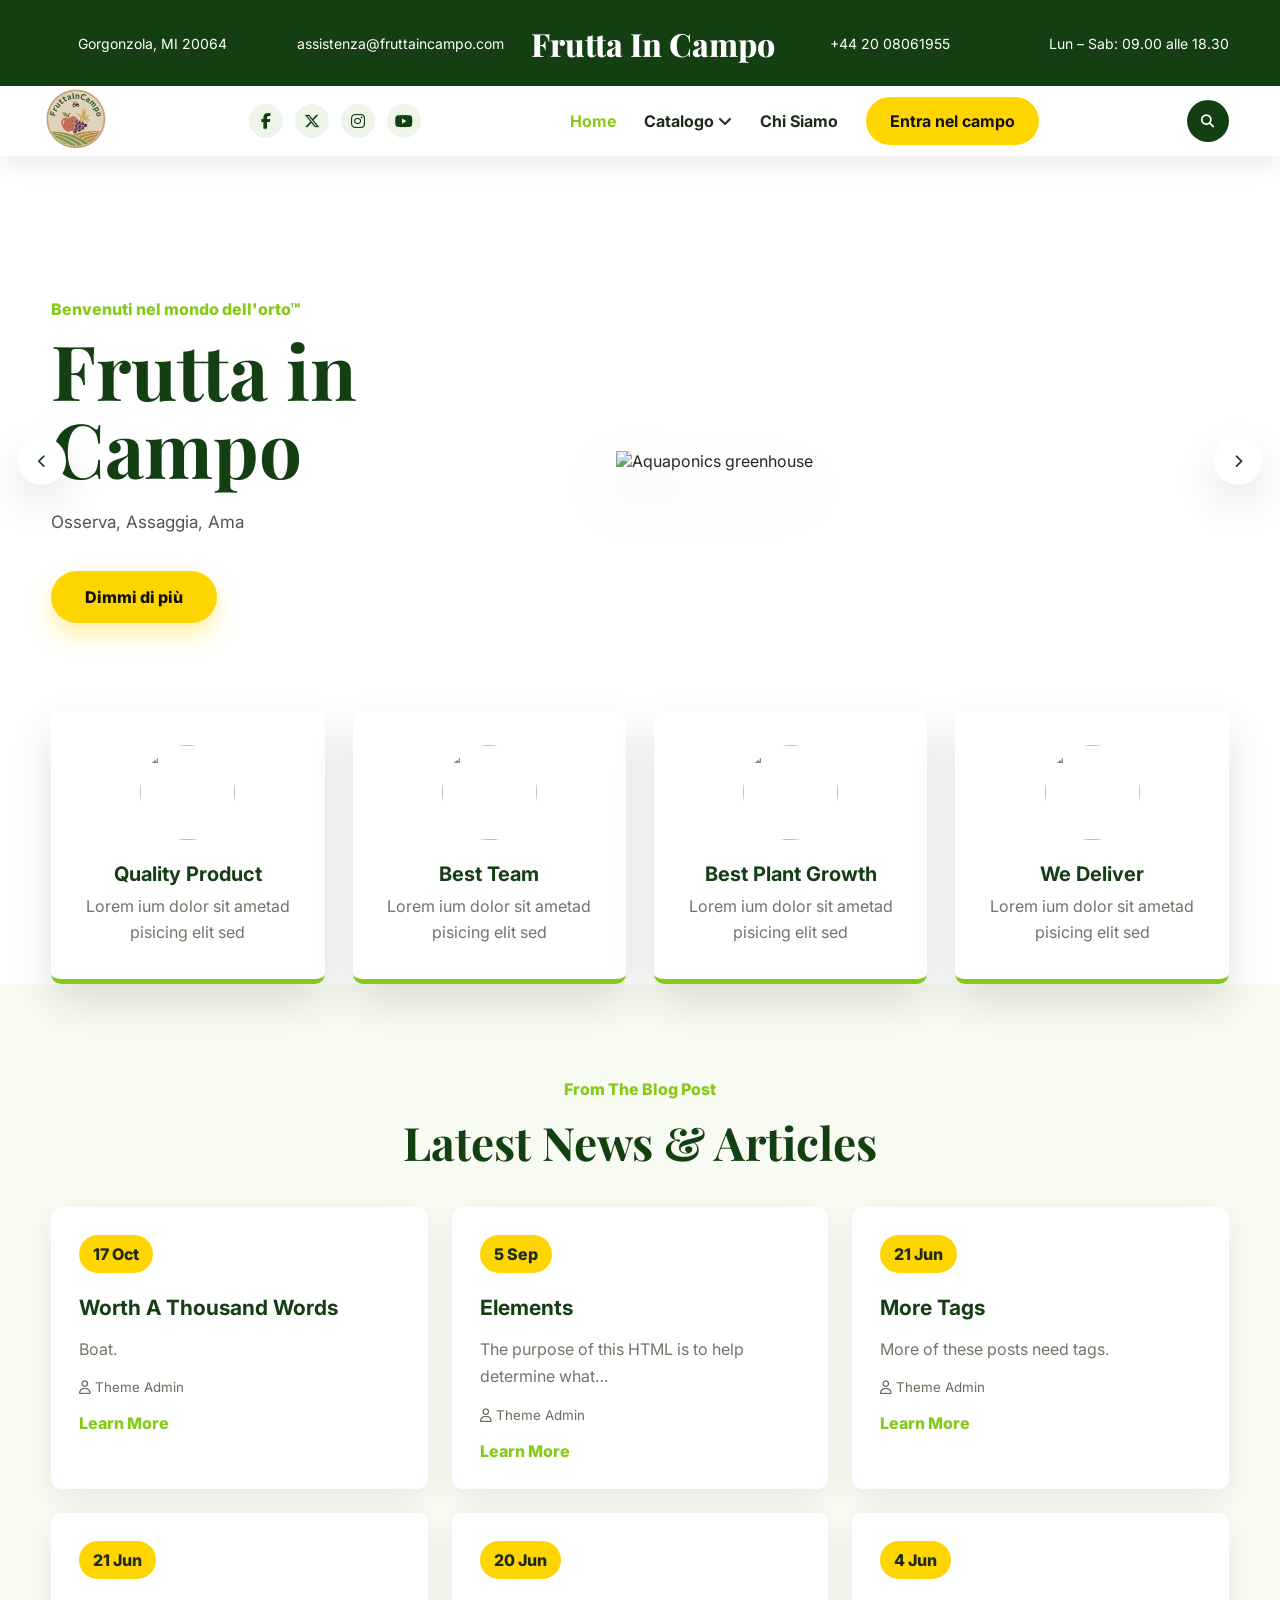
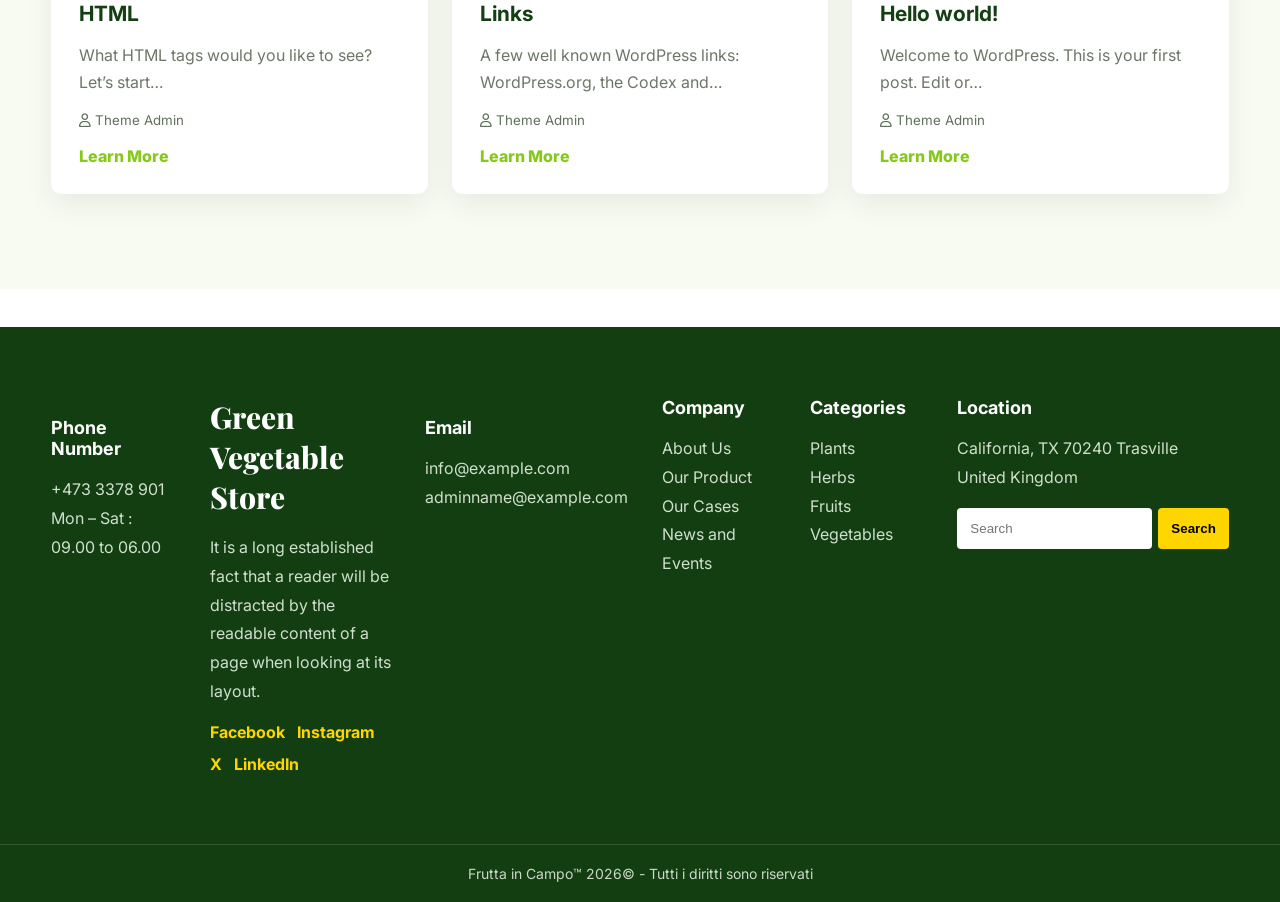
==== webApp/index.html @ 49190977 "v 2.5.6" ====
<!DOCTYPE html>
<html lang="en">
<head>
  <meta charset="UTF-8" />
  <meta name="viewport" content="width=device-width, initial-scale=1.0" />
  <title>Frutta In Campo™</title>
  <link rel="preconnect" href="https://fonts.googleapis.com">
  <link rel="preconnect" href="https://fonts.gstatic.com" crossorigin>
  <link rel="icon" href="assets/img/icon.ico">
  <link href="https://fonts.googleapis.com/css2?family=Inter:wght@400;500;600;700;800&family=Playfair+Display:wght@700;800&display=swap" rel="stylesheet">
  <link rel="stylesheet" href="https://cdnjs.cloudflare.com/ajax/libs/font-awesome/6.5.2/css/all.min.css">
  <link rel="stylesheet" href="assets/css/style.css" />
</head>
<body>
  <header class="site-header">
    <div class="topbar">
      <div class="container topbar__grid">
        <div class="topbar__item"><img src="https://wp-themes.com/wp-content/themes/green-vegetable-store/images/location.png" alt="">Gorgonzola, MI 20064</div>
        <div class="topbar__item"><img src="https://wp-themes.com/wp-content/themes/green-vegetable-store/images/mail.png" alt=""> assistenza@fruttaincampo.com</div>
        <a href="#" class="brand">Frutta In Campo</a>
        <div class="topbar__item"><img src="https://wp-themes.com/wp-content/themes/green-vegetable-store/images/call.png" alt=""> +44 20 08061955</div>
        <div class="topbar__item"><img src="https://wp-themes.com/wp-content/themes/green-vegetable-store/images/clock.png" alt=""> Lun – Sab: 09.00 alle 18.30</div>
      </div>
    </div>

    <nav class="navbar">
      <div class="container navwrap">
        <div>
            <img src="assets/img/icon.ico" width="50px" style="transform: scale(1.40);"> 
        </div>
        <div class="socials">
          <a href="#" aria-label="Facebook"><i class="fa-brands fa-facebook-f"></i></a>
          <a href="#" aria-label="X"><i class="fa-brands fa-x-twitter"></i></a>
          <a href="#" aria-label="Instagram"><i class="fa-brands fa-instagram"></i></a>
          <a href="#" aria-label="YouTube"><i class="fa-brands fa-youtube"></i></a>
        </div>
        <button class="hamburger" aria-label="Open menu"><i class="fa-solid fa-bars"></i></button>
        <ul class="menu">
          <li><a class="active" href="#">Home</a></li>
          <li class="has-menu"><a href="#">Catalogo <i class="fa-solid fa-angle-down"></i></a>
            <ul class="submenu"><li><a href="#">Page 1</a></li><li><a href="#">Page 2</a></li></ul>
          </li>
          <li><a href="#about">Chi Siamo</a></li>
          <li><a class="buy" href="campo/login.html">Entra nel campo</a></li>
        </ul>
        <button class="search" aria-label="Search"><i class="fa-solid fa-magnifying-glass"></i></button>
      </div>
    </nav>
  </header>

  <main>
    <section class="hero">
      <div class="hero__slide is-active">
        <div class="container hero__content">
          <div class="hero__text">
            <p class="eyebrow">Benvenuti nel mondo dell'orto™</p>
            <h1>Frutta in<br>Campo</h1>
            <p class="lead">Osserva, Assaggia, Ama</p>
            <a class="btn" href="#services">Dimmi di più</a>
          </div>
          <img class="hero__product" src="https://wp-themes.com/wp-content/themes/green-vegetable-store/images/slider-img1.png" alt="Aquaponics greenhouse">
        </div>
      </div>
      <button class="arrow arrow--prev"><i class="fa-solid fa-chevron-left"></i></button>
      <button class="arrow arrow--next"><i class="fa-solid fa-chevron-right"></i></button>
    </section>

    <section id="services" class="services container">
      <article class="service-card"><img src="https://wp-themes.com/wp-content/themes/green-vegetable-store/images/service1.png" alt=""><h3>Quality Product</h3><p>Lorem ium dolor sit ametad pisicing elit sed</p></article>
      <article class="service-card"><img src="https://wp-themes.com/wp-content/themes/green-vegetable-store/images/service2.png" alt=""><h3>Best Team</h3><p>Lorem ium dolor sit ametad pisicing elit sed</p></article>
      <article class="service-card"><img src="https://wp-themes.com/wp-content/themes/green-vegetable-store/images/service3.png" alt=""><h3>Best Plant Growth</h3><p>Lorem ium dolor sit ametad pisicing elit sed</p></article>
      <article class="service-card"><img src="https://wp-themes.com/wp-content/themes/green-vegetable-store/images/service4.png" alt=""><h3>We Deliver</h3><p>Lorem ium dolor sit ametad pisicing elit sed</p></article>
    </section>

    <section id="blog" class="blog">
      <div class="container">
        <p class="section-kicker">From The Blog Post</p>
        <h2>Latest News & Articles</h2>
        <div class="posts">
          <article class="post"><span>17 Oct</span><h3>Worth A Thousand Words</h3><p>Boat.</p><small><i class="fa-regular fa-user"></i> Theme Admin</small><a href="#">Learn More</a></article>
          <article class="post"><span>5 Sep</span><h3>Elements</h3><p>The purpose of this HTML is to help determine what…</p><small><i class="fa-regular fa-user"></i> Theme Admin</small><a href="#">Learn More</a></article>
          <article class="post"><span>21 Jun</span><h3>More Tags</h3><p>More of these posts need tags.</p><small><i class="fa-regular fa-user"></i> Theme Admin</small><a href="#">Learn More</a></article>
          <article class="post"><span>21 Jun</span><h3>HTML</h3><p>What HTML tags would you like to see? Let’s start…</p><small><i class="fa-regular fa-user"></i> Theme Admin</small><a href="#">Learn More</a></article>
          <article class="post"><span>20 Jun</span><h3>Links</h3><p>A few well known WordPress links: WordPress.org, the Codex and…</p><small><i class="fa-regular fa-user"></i> Theme Admin</small><a href="#">Learn More</a></article>
          <article class="post"><span>4 Jun</span><h3>Hello world!</h3><p>Welcome to WordPress. This is your first post. Edit or…</p><small><i class="fa-regular fa-user"></i> Theme Admin</small><a href="#">Learn More</a></article>
        </div>
      </div>
    </section>
  </main>

  <footer class="footer">
    <div class="grass"></div>
    <div class="container footer__grid">
      <div class="footer__contact"><img src="https://wp-themes.com/wp-content/themes/green-vegetable-store/images/footer-icon1.png" alt=""><h4>Phone Number</h4><p>+473 3378 901<br>Mon – Sat : 09.00 to 06.00</p></div>
      <div><h3 class="footer-brand">Green Vegetable Store</h3><p>It is a long established fact that a reader will be distracted by the readable content of a page when looking at its layout.</p><div class="footer-socials"><a href="#">Facebook</a><a href="#">Instagram</a><a href="#">X</a><a href="#">LinkedIn</a></div></div>
      <div class="footer__contact"><img src="https://wp-themes.com/wp-content/themes/green-vegetable-store/images/footer-icon2.png" alt=""><h4>Email</h4><p>info@example.com<br>adminname@example.com</p></div>
      <div><h4>Company</h4><ul><li>About Us</li><li>Our Product</li><li>Our Cases</li><li>News and Events</li></ul></div>
      <div><h4>Categories</h4><ul><li>Plants</li><li>Herbs</li><li>Fruits</li><li>Vegetables</li></ul></div>
      <div><h4>Location</h4><p>California, TX 70240 Trasville United Kingdom</p><form><input type="search" placeholder="Search"><button>Search</button></form></div>
    </div>
    <div class="copyright">Frutta in Campo™ 2026© - Tutti i diritti sono riservati</div>
  </footer>

  <script src="assets/js/script.js"></script>
</body>
</html>
---- webApp/assets/css/style.css ----
:root {
    --green: #143f13;
    --green2: #23651d;
    --lime: #86c918;
    --yellow: #ffd500;
    --dark: #092308;
    --text: #1e2b1b;
    --muted: #6d7768;
    --white: #fff;
    --shadow: 0 18px 45px rgba(0, 0, 0, .12)
}

* {
    box-sizing: border-box
}

body {
    margin: 0;
    font-family: Inter, Arial, sans-serif;
    color: var(--text);
    background: #fff
}

a {
    text-decoration: none;
    color: inherit
}

.container {
    width: min(1180px, 92%);
    margin-inline: auto
}

.topbar {
    background: var(--green);
    color: #fff;
    font-size: 14px
}

.topbar__grid {
    min-height: 86px;
    display: grid;
    grid-template-columns: 1fr 1fr 1.3fr 1fr 1fr;
    align-items: center;
    gap: 20px
}

.topbar__item {
    display: flex;
    align-items: center;
    gap: 9px;
    white-space: nowrap
}

.topbar__item img {
    width: 18px
}

.brand,
.footer-brand {
    font-family: 'Playfair Display', serif;
    font-weight: 800;
    font-size: 32px;
    text-align: center;
    color: #fff
}

.navbar {
    background: #fff;
    box-shadow: 0 10px 25px rgba(0, 0, 0, .08);
    position: sticky;
    top: 0;
    z-index: 50
}

.navwrap {
    height: 70px;
    display: flex;
    align-items: center;
    justify-content: space-between
}

.socials,
.footer-socials {
    display: flex;
    gap: 12px
}

.socials a {
    width: 34px;
    height: 34px;
    border-radius: 50%;
    background: #eef6e9;
    color: var(--green);
    display: grid;
    place-items: center;
    transition: .25s
}

.socials a:hover {
    background: var(--yellow);
    transform: translateY(-2px)
}

.menu {
    display: flex;
    align-items: center;
    gap: 28px;
    list-style: none;
    margin: 0;
    padding: 0;
    font-weight: 700
}

.menu a {
    transition: .2s
}

.menu a:hover,
.menu .active {
    color: var(--lime)
}

.buy {
    background: var(--yellow);
    color: #111;
    padding: 14px 24px;
    border-radius: 30px
}

.has-menu {
    position: relative
}

.submenu {
    position: absolute;
    top: 35px;
    left: 0;
    background: #fff;
    list-style: none;
    padding: 10px 0;
    margin: 0;
    min-width: 130px;
    box-shadow: var(--shadow);
    display: none
}

.has-menu:hover .submenu {
    display: block
}

.submenu a {
    display: block;
    padding: 10px 16px
}

.search,
.hamburger {
    border: 0;
    background: var(--green);
    color: #fff;
    width: 42px;
    height: 42px;
    border-radius: 50%;
    cursor: pointer
}

.hamburger {
    display: none
}

.hero {
    position: relative;
    min-height: 610px;
    background: url('https://static.vecteezy.com/ti/foto-gratuito/p2/69892118-trattore-lavorando-nel-campo-a-tramonto-agricoltura-agricoltura-raccolto-rurale-paesaggio-e-sostenibile-pratiche-gratuito-foto.jpg') center/cover no-repeat;
    overflow: hidden
}

.hero:before {
    content: "";
    position: absolute;
    inset: 0;
    background: linear-gradient(90deg, rgba(255, 255, 255, .96) 0%, rgba(255, 255, 255, .78) 45%, rgba(255, 255, 255, .12) 100%)
}

.hero__content {
    position: relative;
    z-index: 2;
    min-height: 610px;
    display: grid;
    grid-template-columns: 48% 52%;
    align-items: center
}

.eyebrow,
.section-kicker {
    color: var(--lime);
    font-weight: 800;
    margin: 0 0 12px
}

.hero h1 {
    font-family: 'Playfair Display', serif;
    font-size: clamp(42px, 6vw, 76px);
    line-height: 1.03;
    margin: 0 0 20px;
    color: var(--green)
}

.lead {
    max-width: 520px;
    color: #4d5949;
    font-size: 17px;
    line-height: 1.8
}

.btn {
    display: inline-block;
    background: var(--yellow);
    color: #111;
    font-weight: 800;
    padding: 16px 34px;
    border-radius: 32px;
    margin-top: 16px;
    box-shadow: 0 12px 25px rgba(255, 213, 0, .35)
}

.hero__product {
    width: min(620px, 100%);
    justify-self: end;
    filter: drop-shadow(0 25px 30px rgba(0, 0, 0, .2))
}

.arrow {
    position: absolute;
    top: 50%;
    translate: 0 -50%;
    z-index: 3;
    width: 48px;
    height: 48px;
    border: 0;
    border-radius: 50%;
    background: #fff;
    color: var(--green);
    box-shadow: var(--shadow);
    cursor: pointer
}

.arrow--prev {
    left: 18px
}

.arrow--next {
    right: 18px
}

.services {
    display: grid;
    grid-template-columns: repeat(4, 1fr);
    gap: 28px;
    margin-top: -55px;
    position: relative;
    z-index: 5
}

.service-card {
    background: #fff;
    text-align: center;
    padding: 34px 20px;
    border-radius: 10px;
    box-shadow: var(--shadow);
    border-bottom: 5px solid var(--lime)
}

.service-card img {
    width: 95px;
    height: 95px;
    border-radius: 50%;
    object-fit: cover
}

.service-card h3 {
    font-size: 20px;
    color: var(--green);
    margin: 18px 0 8px
}

.service-card p {
    color: var(--muted);
    margin: 0;
    line-height: 1.6
}

.blog {
    padding: 95px 0;
    background: #f7fbf1;
    text-align: center
}

.blog h2 {
    font-family: 'Playfair Display', serif;
    font-size: 46px;
    color: var(--green);
    margin: 0 0 34px
}

.posts {
    display: grid;
    grid-template-columns: repeat(3, 1fr);
    gap: 24px;
    text-align: left
}

.post {
    background: #fff;
    border-radius: 10px;
    padding: 28px;
    box-shadow: 0 10px 30px rgba(0, 0, 0, .07);
    position: relative;
    overflow: hidden
}

.post span {
    display: inline-block;
    background: var(--yellow);
    font-weight: 800;
    padding: 9px 14px;
    border-radius: 20px;
    margin-bottom: 14px
}

.post h3 {
    color: var(--green);
    font-size: 21px;
    margin: 8px 0
}

.post p {
    color: var(--muted);
    line-height: 1.7
}

.post small {
    display: block;
    color: #60705c;
    margin-bottom: 18px
}

.post a {
    font-weight: 800;
    color: var(--lime)
}

.footer {
    background: #123e11;
    color: #dfeedd;
    position: relative
}

.grass {
    height: 38px;
    background: url('https://wp-themes.com/wp-content/themes/green-vegetable-store/images/grass.png') repeat-x bottom;
    background-color: #fff
}

.footer__grid {
    padding: 70px 0;
    display: grid;
    grid-template-columns: 1.1fr 1.6fr 1.1fr 1fr 1fr 1.2fr;
    gap: 34px
}

.footer h4 {
    color: #fff;
    margin: 0 0 16px;
    font-size: 18px
}

.footer p,
.footer li {
    color: #d0dfce;
    line-height: 1.8
}

.footer ul {
    list-style: none;
    padding: 0;
    margin: 0
}

.footer__contact img {
    width: 58px;
    margin-bottom: 12px
}

.footer-brand {
    text-align: left;
    font-size: 30px;
    margin: 0 0 15px
}

.footer-socials {
    flex-wrap: wrap
}

.footer-socials a {
    color: var(--yellow);
    font-weight: 700
}

.footer form {
    display: flex;
    gap: 6px
}

.footer input {
    min-width: 0;
    padding: 13px;
    border: 0;
    border-radius: 4px
}

.footer button {
    border: 0;
    background: var(--yellow);
    font-weight: 800;
    padding: 13px;
    border-radius: 4px
}

.copyright {
    text-align: center;
    padding: 20px;
    border-top: 1px solid rgba(255, 255, 255, .14);
    font-size: 14px;
    color: #cbd8c8
}

@media(max-width:1000px) {
    .topbar__grid {
        grid-template-columns: 1fr 1fr
    }

    .brand {
        grid-column: 1/-1;
        order: -1
    }

    .hero__content {
        grid-template-columns: 1fr;
        text-align: center;
        padding: 70px 0
    }

    .hero__product {
        justify-self: center;
        max-width: 520px
    }

    .services,
    .posts {
        grid-template-columns: repeat(2, 1fr)
    }

    .footer__grid {
        grid-template-columns: repeat(2, 1fr)
    }
}

@media(max-width:760px) {
    .topbar__grid {
        display: none
    }

    .hamburger {
        display: grid;
        place-items: center
    }

    .menu {
        position: absolute;
        top: 70px;
        left: 0;
        right: 0;
        background: #fff;
        flex-direction: column;
        align-items: flex-start;
        padding: 22px 6%;
        gap: 18px;
        box-shadow: var(--shadow);
        display: none
    }

    .menu.open {
        display: flex
    }

    .socials {
        display: none
    }

    .hero,
    .hero__content {
        min-height: auto
    }

    .hero__content {
        padding: 70px 0 35px
    }

    .hero__product {
        display: none
    }

    .services,
    .posts,
    .footer__grid {
        grid-template-columns: 1fr
    }

    .arrow {
        display: none
    }
}

.hr-fancy {
  display: flex;
  align-items: center;
  text-align: center;
  margin: 40px 0;
  margin-bottom: 0;
}

.hr-fancy::before,
.hr-fancy::after {
  content: "";
  flex: 1;
  height: 1px;
  background: linear-gradient(to right, transparent, #2e7d32, transparent);
}

.hr-fancy span {
  margin: 0 15px;
  color: #2e7d32;
  font-size: 18px;
  margin-bottom: 0;
}
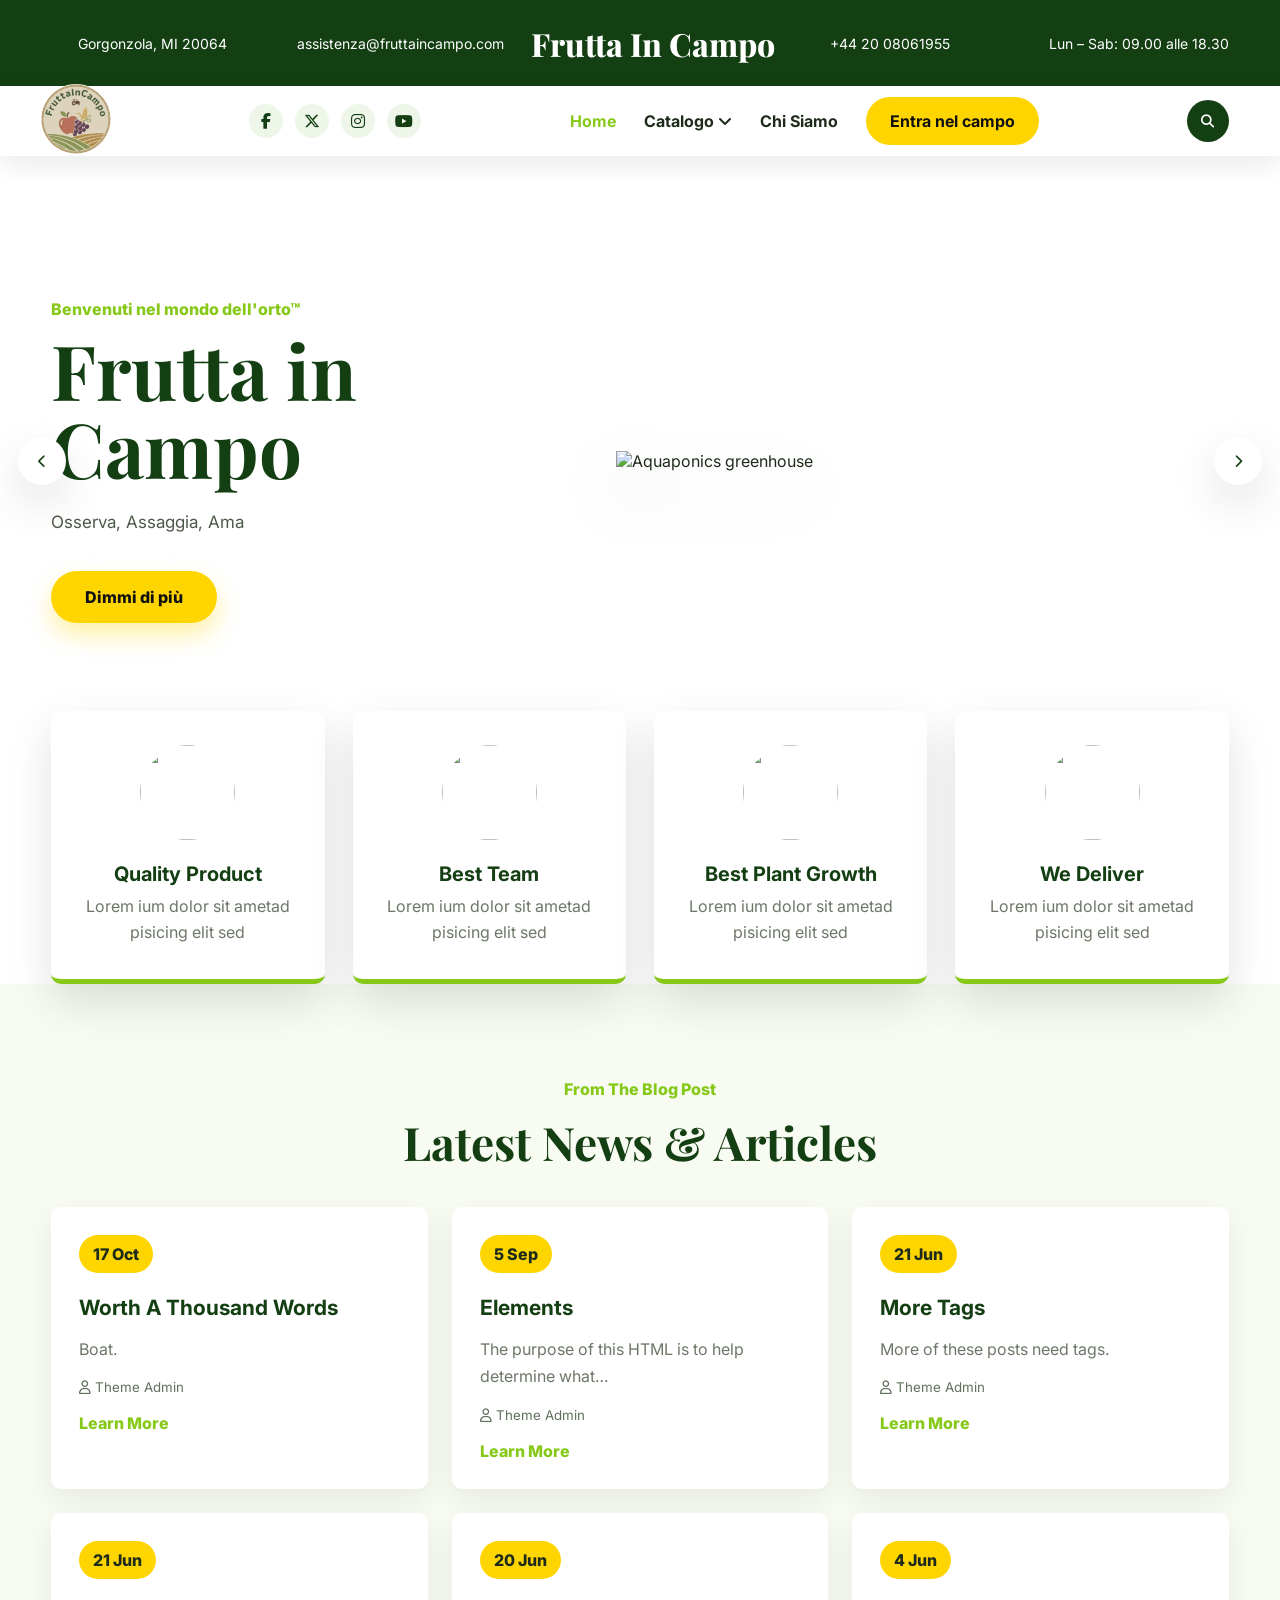
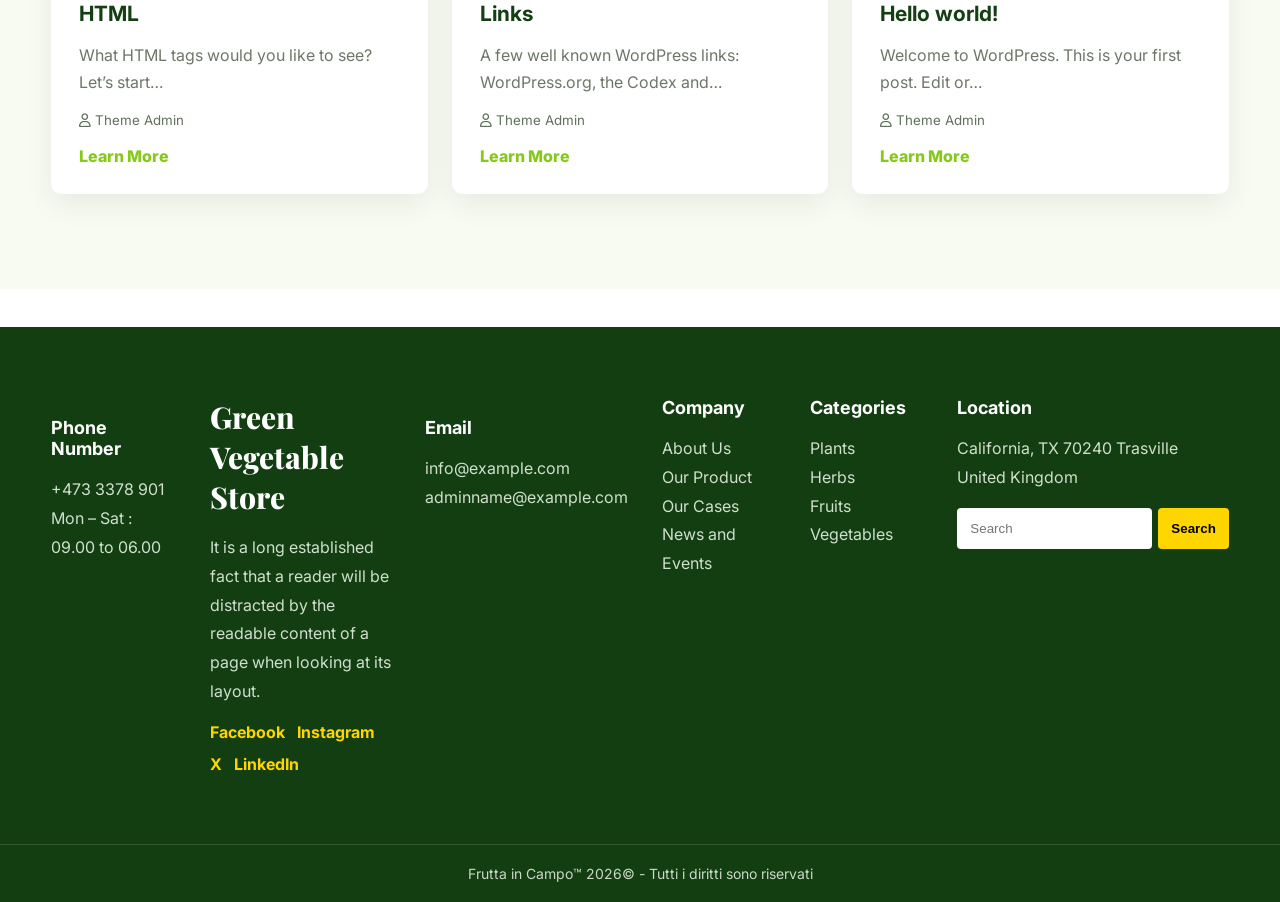
==== commit 02f06e38: "3.8" ====
--- a/webApp/index.html
+++ b/webApp/index.html
@@ -30,7 +30,7 @@
         </div>
         <div class="socials">
           <a href="#" aria-label="Facebook"><i class="fa-brands fa-facebook-f"></i></a>
-          <a href="#" aria-label="X"><i class="fa-brands fa-x-twitter"></i></a>
+          <a href="https://x.com/cryogab" target="_blank" aria-label="X"><i class="fa-brands fa-x-twitter"></i></a>
           <a href="#" aria-label="Instagram"><i class="fa-brands fa-instagram"></i></a>
           <a href="#" aria-label="YouTube"><i class="fa-brands fa-youtube"></i></a>
         </div>
--- a/webApp/assets/css/style.css
+++ b/webApp/assets/css/style.css
@@ -1,3 +1,14 @@
+/*
+*** FRUTTA IN CAMPO™ 2026© - This code is protected
+
+        •HOMEPAGE CSS, codice generale di stile di grafica.
+            
+
+*/
+
+
+
+
 :root {
     --green: #143f13;
     --green2: #23651d;
@@ -31,6 +42,13 @@
     margin-inline: auto
 }
 
+.f{
+    display: flex;
+    justify-content: center;
+    align-items: center;
+    background-color: white;
+}
+
 .topbar {
     background: var(--green);
     color: #fff;
@@ -71,6 +89,56 @@
     position: sticky;
     top: 0;
     z-index: 50
+}
+
+.cart-widget{
+    display: flex;
+    align-items: center;
+    gap: 14px;
+    cursor: pointer;
+}
+
+.cart-icon-wrap{
+    position: relative;
+    width: 58px;
+    height: 58px;
+    display: grid;
+    place-items: center;
+}
+
+.cart-icon-wrap i{
+    font-size: 42px;
+    color: var(--green);
+}
+
+#cart-count{
+    position: absolute;
+    top: 0;
+    right: 0;
+    background: var(--yellow);
+    color: var(--dark);
+    width: 24px;
+    height: 24px;
+    border-radius: 50%;
+    display: grid;
+    place-items: center;
+    font-size: 13px;
+    font-weight: 800;
+    border: 2px solid var(--white);
+}
+
+.cart-info h3{
+    margin: 0;
+    font-size: 28px;
+    color: var(--green);
+    font-weight: 800;
+}
+
+.cart-info p{
+    margin: 4px 0 0;
+    font-size: 22px;
+    color: var(--lime);
+    font-weight: 800;
 }
 
 .navwrap {
@@ -544,4 +612,180 @@
   color: #2e7d32;
   font-size: 18px;
   margin-bottom: 0;
-}+}
+
+#container-prodotti{
+    display: grid;
+    
+    grid-template-columns: repeat(auto-fit, minmax(450px, 1fr));
+    
+
+    gap: 20px;
+
+    padding: 20px;
+}
+
+#container-prodotti-gestione{
+    display: grid;
+    
+    grid-template-columns: repeat(auto-fit, minmax(250px, 1fr));
+    
+
+    gap: 20px;
+
+    padding: 20px;
+}
+
+.card-prodotto{
+    background: var(--white);
+    border-radius: 14px;
+    padding: 24px;
+    text-align: center;
+    box-shadow: var(--shadow);
+    border-bottom: 5px solid var(--lime);
+}
+
+.card-prodotto img{
+    width: 100%;
+    height: 150px;
+    object-fit: contain;
+    margin-bottom: 15px;
+}
+
+.card-prodotto h3{
+    font-family: 'Playfair Display', serif;
+    color: var(--green);
+    font-size: 24px;
+    margin: 12px 0;
+}
+
+.card-prodotto p{
+    color: var(--muted);
+    font-weight: 700;
+}
+
+.riga-quantita{
+    display: flex;
+    justify-content: center;
+    align-items: center;
+    gap: 12px;
+    margin: 18px 0;
+}
+
+.riga-quantita button{
+    border: 0;
+    background: var(--green);
+    color: var(--white);
+    width: 38px;
+    height: 38px;
+    border-radius: 50%;
+    font-size: 20px;
+    font-weight: 800;
+    cursor: pointer;
+    transition: .25s;
+}
+
+.riga-quantita button:hover{
+    background: var(--yellow);
+    color: #111;
+    transform: translateY(-2px);
+}
+
+.riga-quantita input{
+    width: 60px;
+    height: 38px;
+    text-align: center;
+    border: 2px solid #eef6e9;
+    border-radius: 20px;
+    font-weight: 800;
+    color: var(--green);
+}
+
+.btn-carrello, #ca{
+    border: 0;
+    background: var(--yellow);
+    color: #111;
+    font-weight: 800;
+    padding: 14px 24px;
+    border-radius: 30px;
+    cursor: pointer;
+    box-shadow: 0 12px 25px rgba(255, 213, 0, .35);
+    transition: .25s;
+}
+
+.btn-carrello:hover, #ca:hover{
+    transform: translateY(-2px);
+    background: var(--lime);
+}
+
+.btn-carrello.added {
+    background: #16a34a;
+    color: white;
+    transform: scale(1.05);
+}
+
+
+.card-aggiungi-raccolto{
+    background: var(--white);
+    border-radius: 16px;
+    padding: 28px;
+    box-shadow: var(--shadow);
+    border-bottom: 5px solid var(--lime);
+    max-width: 430px;
+    margin: 30px auto;
+}
+
+.card-aggiungi-raccolto h3{
+    font-family: 'Playfair Display', serif;
+    color: var(--green);
+    font-size: 28px;
+    text-align: center;
+    margin: 0 0 24px;
+}
+
+.card-aggiungi-raccolto label{
+    display: block;
+    color: var(--green);
+    font-weight: 800;
+    margin-bottom: 8px;
+    margin-top: 16px;
+}
+
+.card-aggiungi-raccolto select,
+.card-aggiungi-raccolto input{
+    width: 100%;
+    height: 46px;
+    border: 2px solid #eef6e9;
+    border-radius: 24px;
+    padding: 0 16px;
+    font-weight: 700;
+    color: var(--text);
+    outline: none;
+    background: #f7fbf1;
+}
+
+.card-aggiungi-raccolto select:focus,
+.card-aggiungi-raccolto input:focus{
+    border-color: var(--lime);
+    background: var(--white);
+}
+
+.btn-aggiungi-raccolto{
+    width: 100%;
+    margin-top: 24px;
+    border: 0;
+    background: var(--yellow);
+    color: #111;
+    font-weight: 800;
+    padding: 15px 24px;
+    border-radius: 30px;
+    cursor: pointer;
+    box-shadow: 0 12px 25px rgba(255, 213, 0, .35);
+    transition: .25s;
+}
+
+.btn-aggiungi-raccolto:hover{
+    transform: translateY(-2px);
+    background: var(--lime);
+}
+
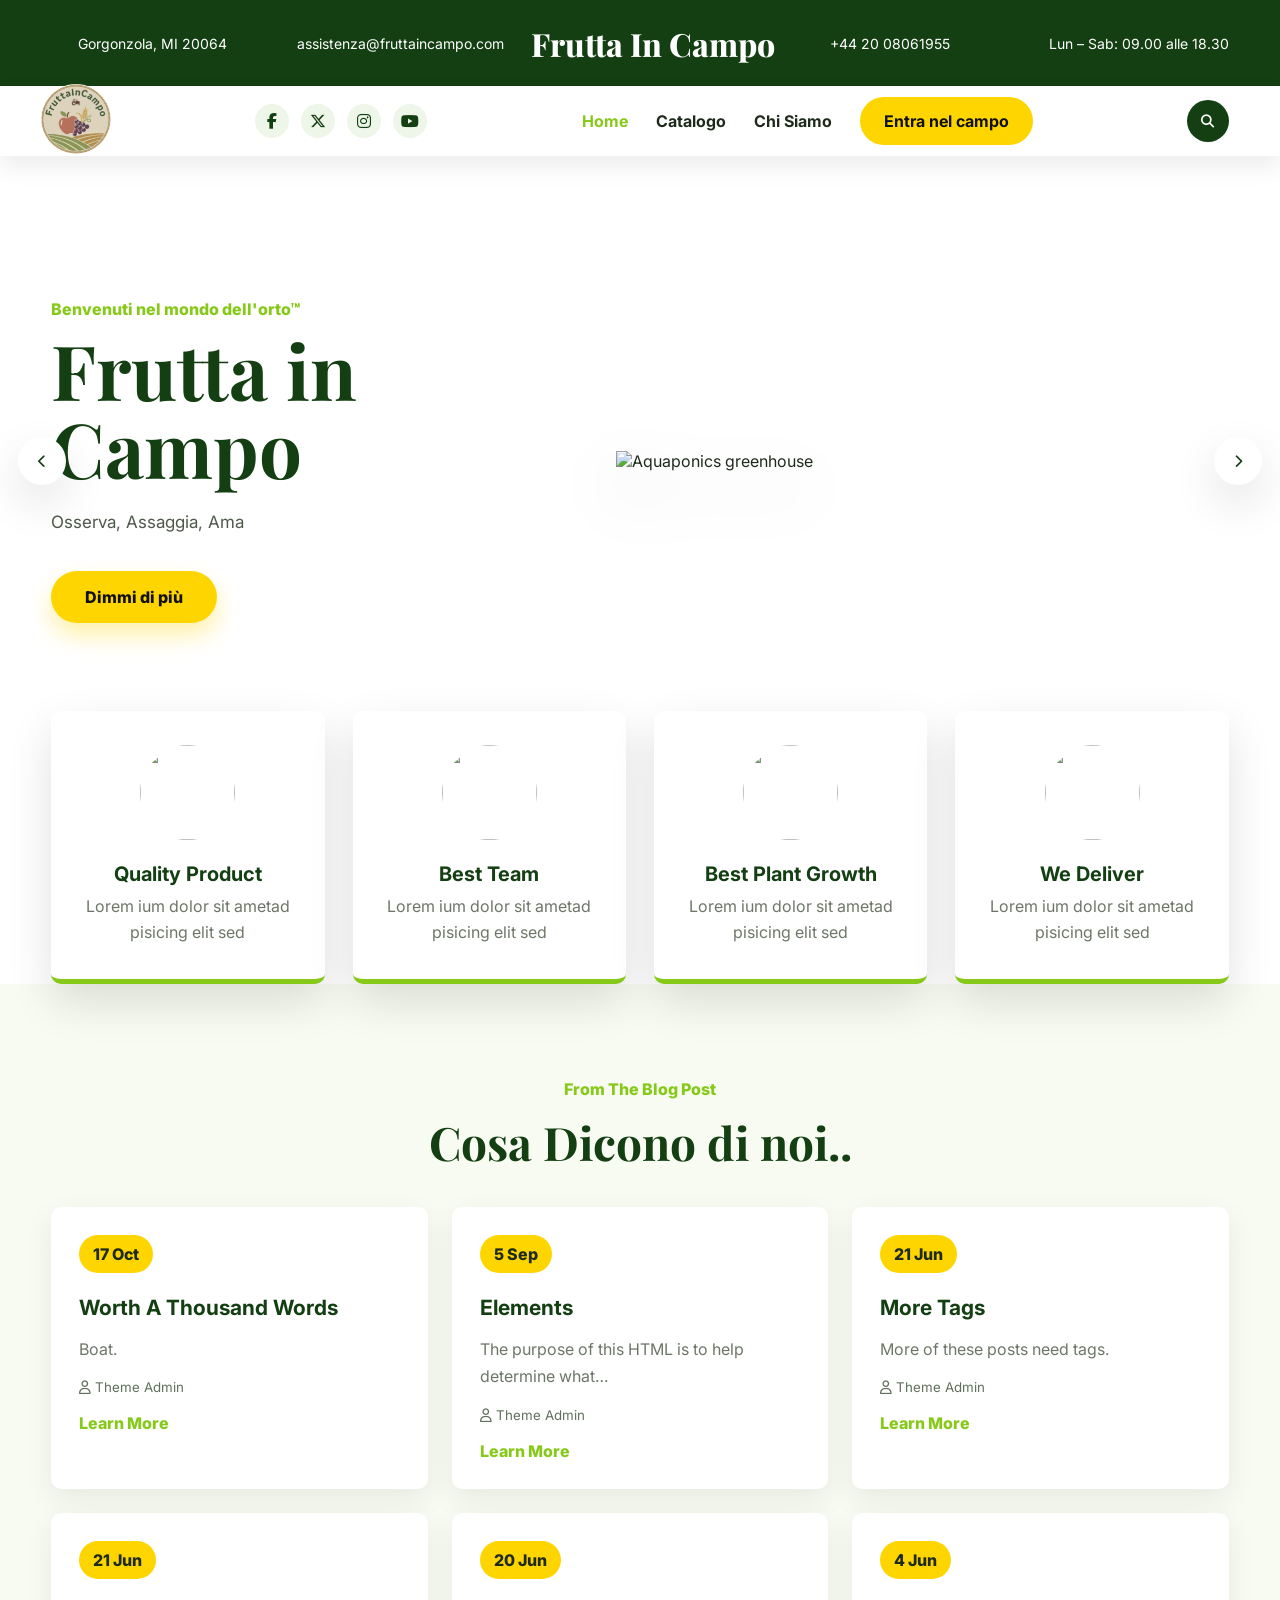
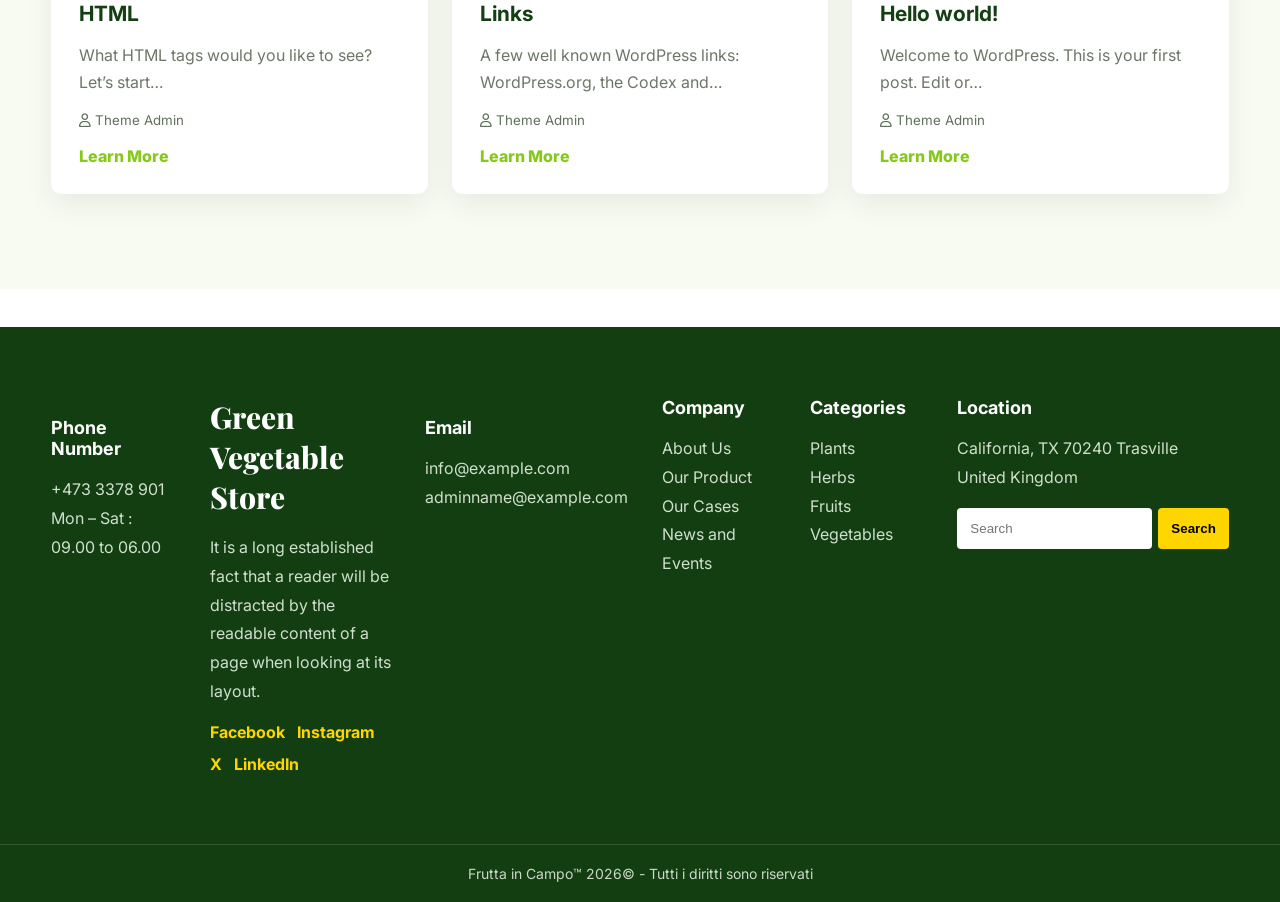
==== commit 7a815d96: "4.1.1" ====
--- a/webApp/index.html
+++ b/webApp/index.html
@@ -29,16 +29,16 @@
             <img src="assets/img/icon.ico" width="50px" style="transform: scale(1.40);"> 
         </div>
         <div class="socials">
-          <a href="#" aria-label="Facebook"><i class="fa-brands fa-facebook-f"></i></a>
+          <a href="https://www.facebook.com/casellarestauro/?locale=it_IT" target="_blank" aria-label="Facebook"><i class="fa-brands fa-facebook-f"></i></a>
           <a href="https://x.com/cryogab" target="_blank" aria-label="X"><i class="fa-brands fa-x-twitter"></i></a>
-          <a href="#" aria-label="Instagram"><i class="fa-brands fa-instagram"></i></a>
-          <a href="#" aria-label="YouTube"><i class="fa-brands fa-youtube"></i></a>
+          <a href="https://www.instagram.com/luigi.gagliano.3532/" target="_blank" aria-label="Instagram"><i class="fa-brands fa-instagram"></i></a>
+          <a href="https://www.youtube.com/@EmanueleMeroni" target="_blank" aria-label="YouTube"><i class="fa-brands fa-youtube"></i></a>
         </div>
         <button class="hamburger" aria-label="Open menu"><i class="fa-solid fa-bars"></i></button>
         <ul class="menu">
           <li><a class="active" href="#">Home</a></li>
-          <li class="has-menu"><a href="#">Catalogo <i class="fa-solid fa-angle-down"></i></a>
-            <ul class="submenu"><li><a href="#">Page 1</a></li><li><a href="#">Page 2</a></li></ul>
+          <li class="has-menu"><a href="#">Catalogo</a>
+
           </li>
           <li><a href="#about">Chi Siamo</a></li>
           <li><a class="buy" href="campo/login.html">Entra nel campo</a></li>
@@ -75,7 +75,7 @@
     <section id="blog" class="blog">
       <div class="container">
         <p class="section-kicker">From The Blog Post</p>
-        <h2>Latest News & Articles</h2>
+        <h2>Cosa Dicono di noi..</h2>
         <div class="posts">
           <article class="post"><span>17 Oct</span><h3>Worth A Thousand Words</h3><p>Boat.</p><small><i class="fa-regular fa-user"></i> Theme Admin</small><a href="#">Learn More</a></article>
           <article class="post"><span>5 Sep</span><h3>Elements</h3><p>The purpose of this HTML is to help determine what…</p><small><i class="fa-regular fa-user"></i> Theme Admin</small><a href="#">Learn More</a></article>
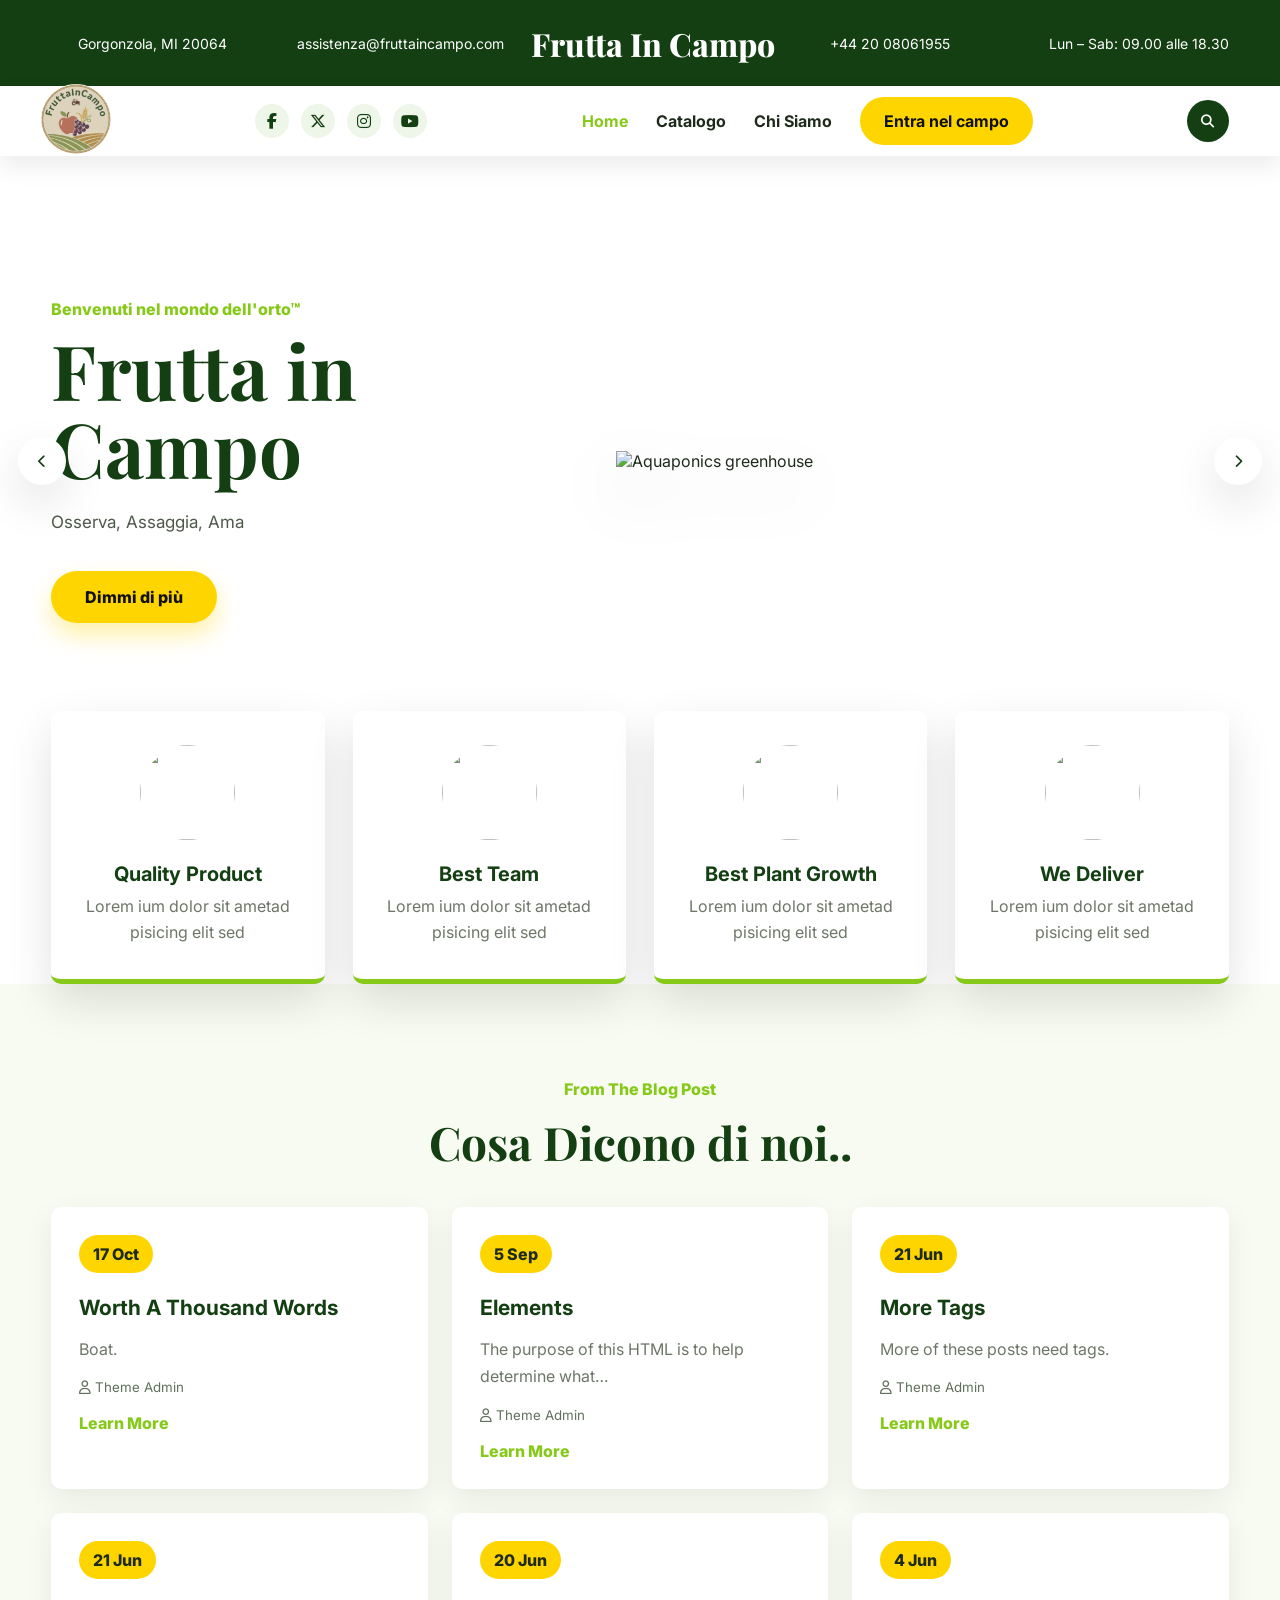
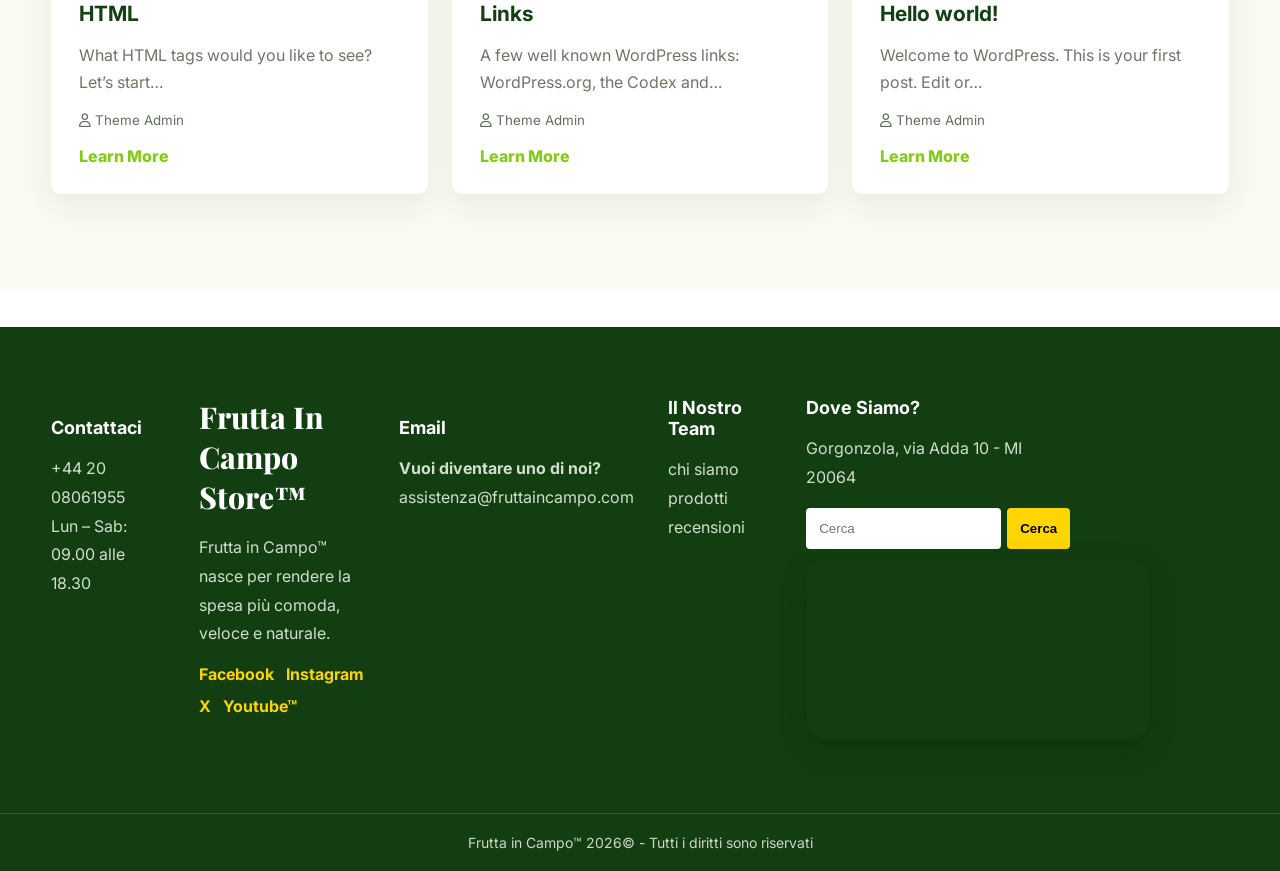
==== commit e6ccdf6c: "4.1.2" ====
--- a/webApp/index.html
+++ b/webApp/index.html
@@ -91,12 +91,11 @@
   <footer class="footer">
     <div class="grass"></div>
     <div class="container footer__grid">
-      <div class="footer__contact"><img src="https://wp-themes.com/wp-content/themes/green-vegetable-store/images/footer-icon1.png" alt=""><h4>Phone Number</h4><p>+473 3378 901<br>Mon – Sat : 09.00 to 06.00</p></div>
-      <div><h3 class="footer-brand">Green Vegetable Store</h3><p>It is a long established fact that a reader will be distracted by the readable content of a page when looking at its layout.</p><div class="footer-socials"><a href="#">Facebook</a><a href="#">Instagram</a><a href="#">X</a><a href="#">LinkedIn</a></div></div>
-      <div class="footer__contact"><img src="https://wp-themes.com/wp-content/themes/green-vegetable-store/images/footer-icon2.png" alt=""><h4>Email</h4><p>info@example.com<br>adminname@example.com</p></div>
-      <div><h4>Company</h4><ul><li>About Us</li><li>Our Product</li><li>Our Cases</li><li>News and Events</li></ul></div>
-      <div><h4>Categories</h4><ul><li>Plants</li><li>Herbs</li><li>Fruits</li><li>Vegetables</li></ul></div>
-      <div><h4>Location</h4><p>California, TX 70240 Trasville United Kingdom</p><form><input type="search" placeholder="Search"><button>Search</button></form></div>
+      <div class="footer__contact"><img src="https://wp-themes.com/wp-content/themes/green-vegetable-store/images/footer-icon1.png" alt=""><h4>Contattaci</h4><p>+44 20 08061955<br> Lun – Sab: 09.00 alle 18.30</p></div>
+      <div><h3 class="footer-brand">Frutta In Campo Store™</h3><p>Frutta in Campo™ nasce per rendere la spesa più comoda, veloce e naturale.</p><div class="footer-socials"><a href="https://www.facebook.com/casellarestauro/?locale=it_IT">Facebook</a><a href="https://www.instagram.com/luigi.gagliano.3532/">Instagram</a><a href="https://x.com/cryogab">X</a><a href="https://www.youtube.com/@EmanueleMeroni">Youtube™</a></div></div>
+      <div class="footer__contact"><img src="https://wp-themes.com/wp-content/themes/green-vegetable-store/images/footer-icon2.png" alt=""><h4>Email</h4><p><b>Vuoi diventare uno di noi?</b><br>assistenza@fruttaincampo.com</p></div>
+      <div><h4>Il Nostro Team</h4><ul><li><a href="">chi siamo</a></li><li><a href="">prodotti</a></li><li><a href="">recensioni</a></li></ul></div>
+      <div><h4>Dove Siamo?</h4><p>Gorgonzola, via Adda 10 - MI 20064</p><form><input type="search" placeholder="Cerca"><button>Cerca</button></form><iframe class="mappa"src="https://www.google.com/maps/embed?pb=!1m18!1m12!1m3!1d2794.5253498895145!2d9.404311976155412!3d45.53975637107538!2m3!1f0!2f0!3f0!3m2!1i1024!2i768!4f13.1!3m3!1m2!1s0x4786b5c352bbb60d%3A0xb474e39845c72446!2sIstituto%20Tecnico%20Industriale%20%22G.%20MARCONI%22!5e0!3m2!1sit!2sit!4v1778664364587!5m2!1sit!2sit" width="600" height="450" style="border:0;" allowfullscreen="" loading="lazy" referrerpolicy="no-referrer-when-downgrade"></iframe></div>
     </div>
     <div class="copyright">Frutta in Campo™ 2026© - Tutti i diritti sono riservati</div>
   </footer>
--- a/webApp/assets/css/style.css
+++ b/webApp/assets/css/style.css
@@ -789,3 +789,28 @@
     background: var(--lime);
 }
 
+.mappa{
+    margin-top: 10px;
+    width: 130%;
+    height: 180px;
+    border-radius: 20px;
+    overflow: hidden;
+    box-shadow: 0 10px 30px rgba(0,0,0,0.15);
+}
+
+.mappa iframe{
+    width: 100%;
+    height: 100%;
+    border: none;
+}
+
+/* TELEFONO */
+@media(max-width:768px){
+
+    .mappa{
+        width: 300px;
+        border-radius: 14px;
+    }
+
+}
+
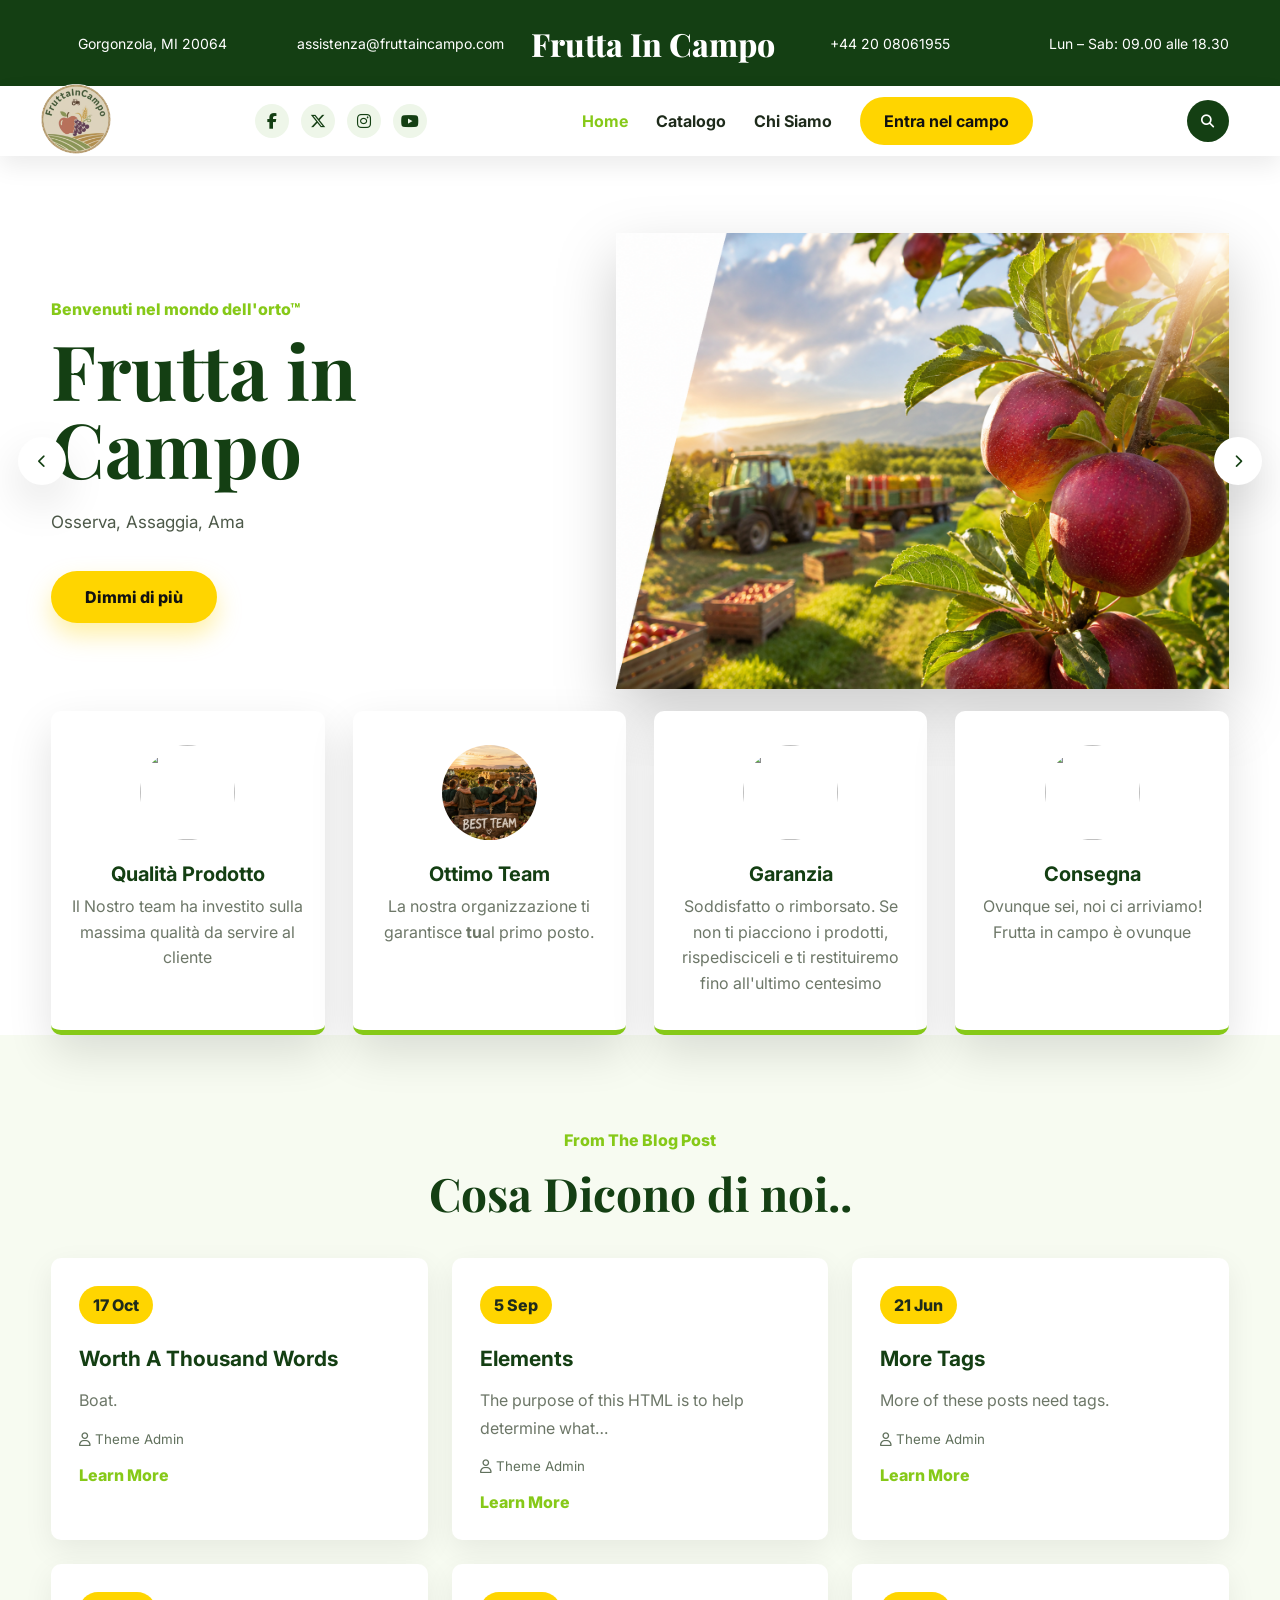
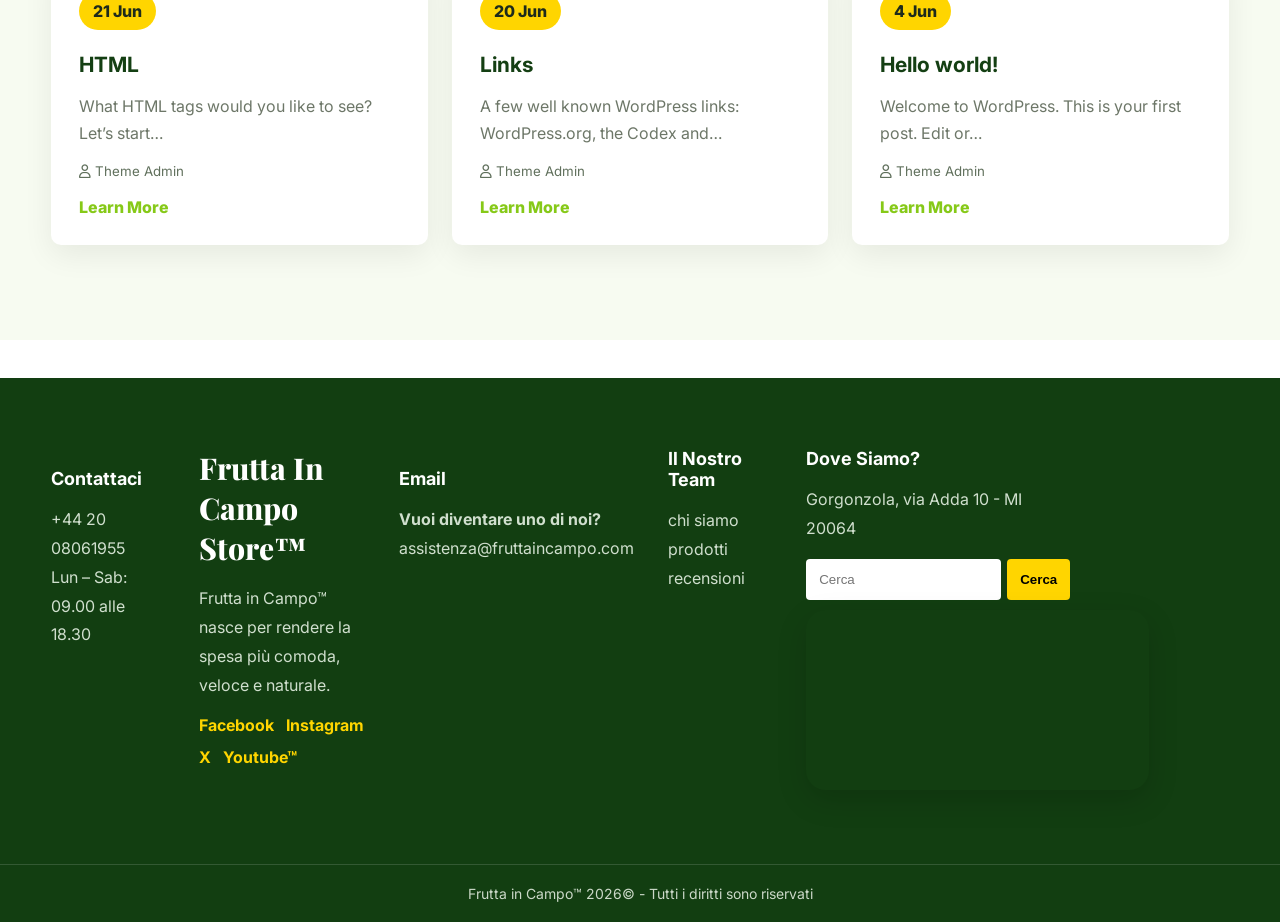
==== commit d5160dba: "4.1.4" ====
--- a/webApp/index.html
+++ b/webApp/index.html
@@ -37,7 +37,7 @@
         <button class="hamburger" aria-label="Open menu"><i class="fa-solid fa-bars"></i></button>
         <ul class="menu">
           <li><a class="active" href="#">Home</a></li>
-          <li class="has-menu"><a href="#">Catalogo</a>
+          <li class="has-menu"><a href="campo/catalogo.html">Catalogo</a>
 
           </li>
           <li><a href="#about">Chi Siamo</a></li>
@@ -58,7 +58,7 @@
             <p class="lead">Osserva, Assaggia, Ama</p>
             <a class="btn" href="#services">Dimmi di più</a>
           </div>
-          <img class="hero__product" src="https://wp-themes.com/wp-content/themes/green-vegetable-store/images/slider-img1.png" alt="Aquaponics greenhouse">
+          <img class="hero__product" src="assets/img/1.png" alt="Aquaponics greenhouse">
         </div>
       </div>
       <button class="arrow arrow--prev"><i class="fa-solid fa-chevron-left"></i></button>
@@ -66,10 +66,10 @@
     </section>
 
     <section id="services" class="services container">
-      <article class="service-card"><img src="https://wp-themes.com/wp-content/themes/green-vegetable-store/images/service1.png" alt=""><h3>Quality Product</h3><p>Lorem ium dolor sit ametad pisicing elit sed</p></article>
-      <article class="service-card"><img src="https://wp-themes.com/wp-content/themes/green-vegetable-store/images/service2.png" alt=""><h3>Best Team</h3><p>Lorem ium dolor sit ametad pisicing elit sed</p></article>
-      <article class="service-card"><img src="https://wp-themes.com/wp-content/themes/green-vegetable-store/images/service3.png" alt=""><h3>Best Plant Growth</h3><p>Lorem ium dolor sit ametad pisicing elit sed</p></article>
-      <article class="service-card"><img src="https://wp-themes.com/wp-content/themes/green-vegetable-store/images/service4.png" alt=""><h3>We Deliver</h3><p>Lorem ium dolor sit ametad pisicing elit sed</p></article>
+      <article class="service-card"><img src="https://img.freepik.com/vettori-gratuito/marchio-di-qualita-migliore-e-prodotto-originale-per-la-promozione-aziendale_1017-58674.jpg?semt=ais_hybrid&w=740&q=80" alt=""><h3>Qualità Prodotto</h3><p>Il Nostro team ha investito sulla massima qualità da servire al cliente</p></article>
+      <article class="service-card"><img src="assets/img/team.png" alt=""><h3>Ottimo Team</h3><p>La nostra organizzazione ti garantisce <b>tu</b>al primo posto.</p></article>
+      <article class="service-card"><img src="https://static.vecteezy.com/ti/vettori-gratis/p1/3609367-etichetta-segno-oro-garanzia-rimborso-vettore-gratuito-vettoriale.jpg" alt=""><h3>Garanzia</h3><p>Soddisfatto o rimborsato. Se non ti piacciono i prodotti, rispedisciceli e ti restituiremo fino all'ultimo centesimo</p></article>
+      <article class="service-card"><img src="https://img.freepik.com/premium-vector/parcel-delivery-boy-illustration_712567-1636.jpg?semt=ais_hybrid&w=740&q=80" alt=""><h3>Consegna</h3><p>Ovunque sei, noi ci arriviamo! Frutta in campo è ovunque</p></article>
     </section>
 
     <section id="blog" class="blog">
--- a/webApp/assets/css/style.css
+++ b/webApp/assets/css/style.css
@@ -625,6 +625,17 @@
     padding: 20px;
 }
 
+#container-prodotti-cercati{
+    display: grid;
+    
+    grid-template-columns: repeat(auto-fit, minmax(250px, 350px));
+    
+
+    gap: 20px;
+
+    padding: 20px;
+}
+
 #container-prodotti-gestione{
     display: grid;
     
@@ -814,3 +825,65 @@
 
 }
 
+.cerca{
+    width: min(700px, 92%);
+    margin: 35px auto 20px;
+    padding: 18px 22px;
+
+    display: flex;
+    justify-content: center;
+    align-items: center;
+    gap: 14px;
+
+    background: #f7fbf1;
+    border-radius: 40px;
+    box-shadow: var(--shadow);
+    border-bottom: 4px solid var(--lime);
+}
+
+.cerca label{
+    color: var(--green);
+    font-weight: 800;
+    white-space: nowrap;
+}
+
+.cerca input{
+    flex: 1;
+    height: 45px;
+    border: 2px solid #eef6e9;
+    border-radius: 25px;
+    padding: 0 18px;
+    outline: none;
+    font-weight: 700;
+    color: var(--text);
+    background: var(--white);
+}
+
+.cerca input:focus{
+    border-color: var(--lime);
+}
+
+.cerca button{
+    margin-top: 0;
+    height: 45px;
+    padding: 0 24px;
+}
+
+
+/*telefono*/
+@media(max-width:768px){
+    .cerca{
+        flex-direction: column;
+        border-radius: 22px;
+        align-items: stretch;
+    }
+
+    .cerca label{
+        text-align: center;
+    }
+
+    .cerca button{
+        width: 100%;
+    }
+}
+
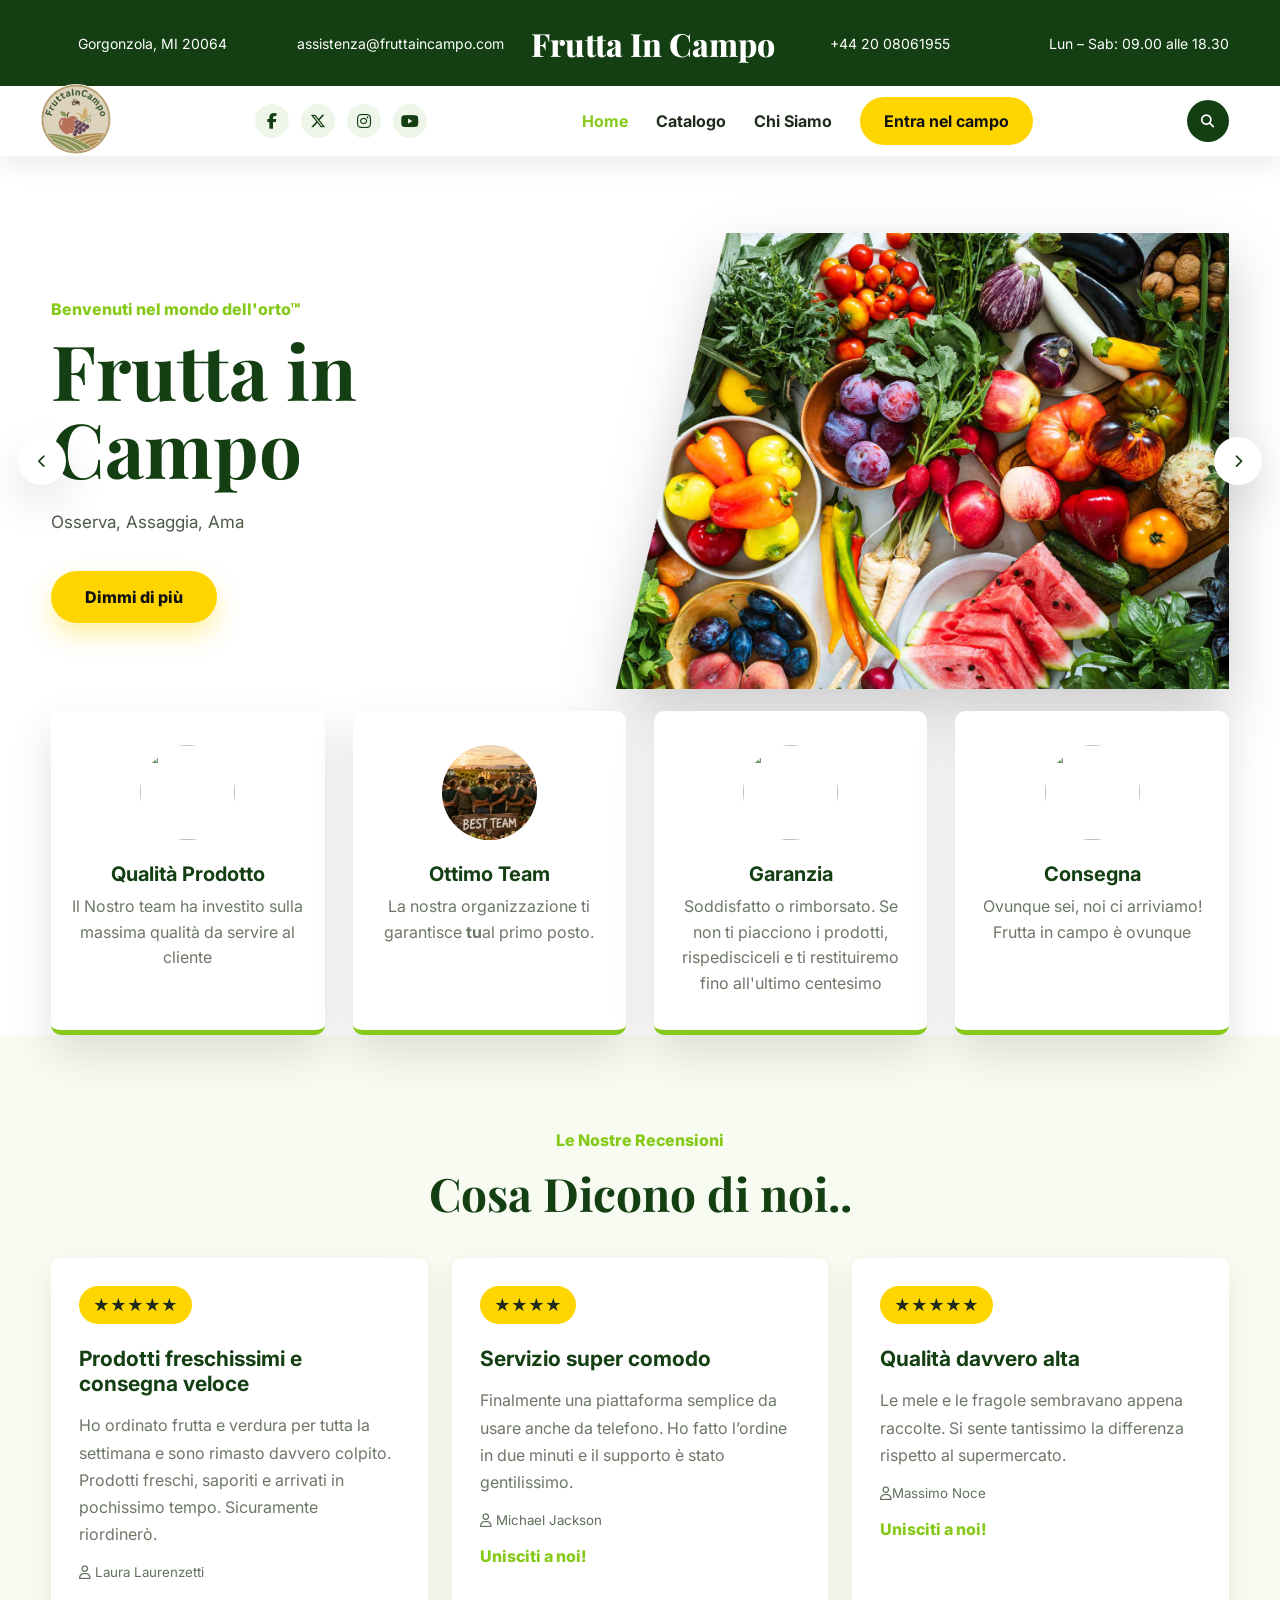
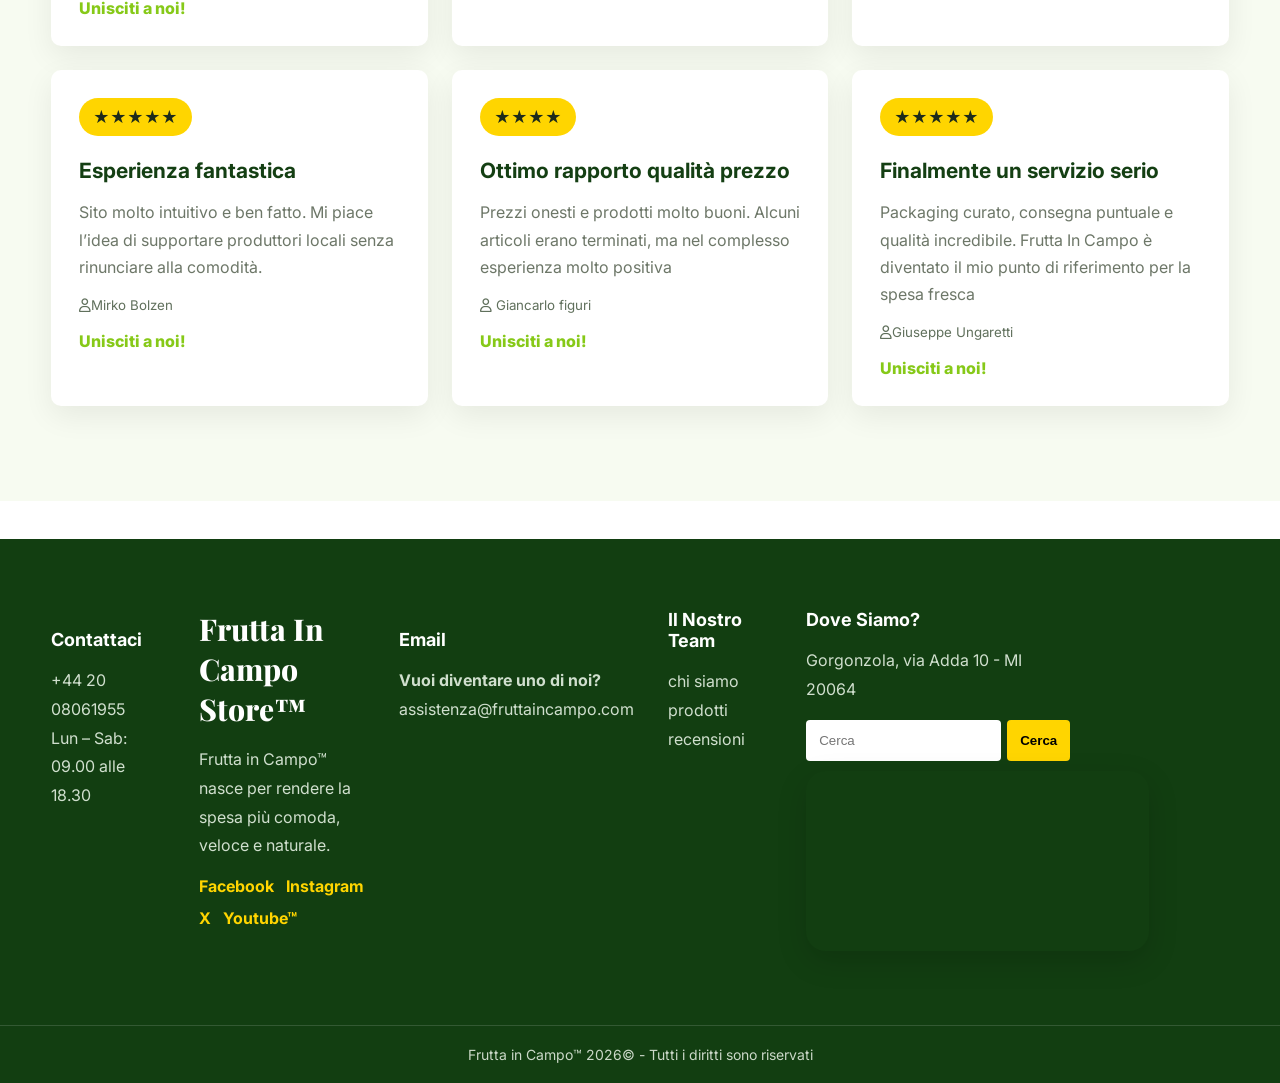
==== commit 194fac6d: "1.1" ====
--- a/webApp/index.html
+++ b/webApp/index.html
@@ -36,11 +36,11 @@
         </div>
         <button class="hamburger" aria-label="Open menu"><i class="fa-solid fa-bars"></i></button>
         <ul class="menu">
-          <li><a class="active" href="#">Home</a></li>
+          <li><a class="active" href="index.html">Home</a></li>
           <li class="has-menu"><a href="campo/catalogo.html">Catalogo</a>
 
           </li>
-          <li><a href="#about">Chi Siamo</a></li>
+          <li><a href="campo/chiSiamo.html">Chi Siamo</a></li>
           <li><a class="buy" href="campo/login.html">Entra nel campo</a></li>
         </ul>
         <button class="search" aria-label="Search"><i class="fa-solid fa-magnifying-glass"></i></button>
@@ -74,15 +74,15 @@
 
     <section id="blog" class="blog">
       <div class="container">
-        <p class="section-kicker">From The Blog Post</p>
+        <p class="section-kicker">Le Nostre Recensioni</p>
         <h2>Cosa Dicono di noi..</h2>
         <div class="posts">
-          <article class="post"><span>17 Oct</span><h3>Worth A Thousand Words</h3><p>Boat.</p><small><i class="fa-regular fa-user"></i> Theme Admin</small><a href="#">Learn More</a></article>
-          <article class="post"><span>5 Sep</span><h3>Elements</h3><p>The purpose of this HTML is to help determine what…</p><small><i class="fa-regular fa-user"></i> Theme Admin</small><a href="#">Learn More</a></article>
-          <article class="post"><span>21 Jun</span><h3>More Tags</h3><p>More of these posts need tags.</p><small><i class="fa-regular fa-user"></i> Theme Admin</small><a href="#">Learn More</a></article>
-          <article class="post"><span>21 Jun</span><h3>HTML</h3><p>What HTML tags would you like to see? Let’s start…</p><small><i class="fa-regular fa-user"></i> Theme Admin</small><a href="#">Learn More</a></article>
-          <article class="post"><span>20 Jun</span><h3>Links</h3><p>A few well known WordPress links: WordPress.org, the Codex and…</p><small><i class="fa-regular fa-user"></i> Theme Admin</small><a href="#">Learn More</a></article>
-          <article class="post"><span>4 Jun</span><h3>Hello world!</h3><p>Welcome to WordPress. This is your first post. Edit or…</p><small><i class="fa-regular fa-user"></i> Theme Admin</small><a href="#">Learn More</a></article>
+          <article class="post"><span>&#9733;&#9733;&#9733;&#9733;&#9733;</span><h3>Prodotti freschissimi e consegna veloce</h3><p>Ho ordinato frutta e verdura per tutta la settimana e sono rimasto davvero colpito. Prodotti freschi, saporiti e arrivati in pochissimo tempo. Sicuramente riordinerò.</p><small><i class="fa-regular fa-user"></i> Laura Laurenzetti</small><a href="#">Unisciti a noi!</a></article>
+          <article class="post"><span>&#9733;&#9733;&#9733;&#9733;</span><h3>Servizio super comodo</h3><p>Finalmente una piattaforma semplice da usare anche da telefono. Ho fatto l’ordine in due minuti e il supporto è stato gentilissimo.</p><small><i class="fa-regular fa-user"></i> Michael Jackson</small><a href="#">Unisciti a noi!</a></article>
+          <article class="post"><span>&#9733;&#9733;&#9733;&#9733;&#9733;</span><h3>Qualità davvero alta</h3><p>Le mele e le fragole sembravano appena raccolte. Si sente tantissimo la differenza rispetto al supermercato.</p><small><i class="fa-regular fa-user"></i>Massimo Noce</small><a href="#">Unisciti a noi!</a></article>
+          <article class="post"><span>&#9733;&#9733;&#9733;&#9733;&#9733;</span><h3>Esperienza fantastica</h3><p>Sito molto intuitivo e ben fatto. Mi piace l’idea di supportare produttori locali senza rinunciare alla comodità.</p><small><i class="fa-regular fa-user"></i>Mirko Bolzen</small><a href="#">Unisciti a noi!</a></article>
+          <article class="post"><span>&#9733;&#9733;&#9733;&#9733;</span><h3>Ottimo rapporto qualità prezzo</h3><p>Prezzi onesti e prodotti molto buoni. Alcuni articoli erano terminati, ma nel complesso esperienza molto positiva</p><small><i class="fa-regular fa-user"></i> Giancarlo figuri</small><a href="#">Unisciti a noi!</a></article>
+          <article class="post"><span>&#9733;&#9733;&#9733;&#9733;&#9733;</span><h3>Finalmente un servizio serio</h3><p>Packaging curato, consegna puntuale e qualità incredibile. Frutta In Campo è diventato il mio punto di riferimento per la spesa fresca</p><small><i class="fa-regular fa-user"></i>Giuseppe Ungaretti </small><a href="#">Unisciti a noi!</a></article>
         </div>
       </div>
     </section>
--- a/webApp/assets/css/style.css
+++ b/webApp/assets/css/style.css
@@ -887,3 +887,130 @@
     }
 }
 
+.about-section{
+    padding: 100px 0;
+    background: linear-gradient(180deg, #ffffff 0%, #f7fbf1 100%);
+}
+
+.about-grid{
+    display: grid;
+    grid-template-columns: 1fr 1.1fr;
+    gap: 55px;
+    align-items: center;
+}
+
+.about-image{
+    position: relative;
+}
+
+.about-image img{
+    width: 100%;
+    height: 520px;
+    object-fit: cover;
+    border-radius: 24px;
+    box-shadow: var(--shadow);
+    border-bottom: 6px solid var(--lime);
+}
+
+.about-image::after{
+    content: "";
+    position: absolute;
+    width: 140px;
+    height: 140px;
+    background: var(--yellow);
+    border-radius: 50%;
+    right: -25px;
+    bottom: -25px;
+    z-index: -1;
+}
+
+.about-content h2{
+    font-family: 'Playfair Display', serif;
+    font-size: clamp(36px, 4vw, 54px);
+    line-height: 1.1;
+    color: var(--green);
+    margin: 0 0 22px;
+}
+
+.about-content p{
+    color: var(--muted);
+    line-height: 1.8;
+    font-size: 16px;
+}
+
+.about-content strong{
+    color: var(--green);
+}
+
+.about-values{
+    display: grid;
+    grid-template-columns: repeat(3, 1fr);
+    gap: 18px;
+    margin: 34px 0 18px;
+}
+
+.about-value{
+    background: var(--white);
+    padding: 22px 18px;
+    border-radius: 16px;
+    box-shadow: 0 10px 30px rgba(0,0,0,.07);
+    border-bottom: 4px solid var(--lime);
+    transition: .25s;
+}
+
+.about-value:hover{
+    transform: translateY(-5px);
+}
+
+.about-value i{
+    width: 46px;
+    height: 46px;
+    background: #eef6e9;
+    color: var(--green);
+    border-radius: 50%;
+    display: grid;
+    place-items: center;
+    font-size: 21px;
+    margin-bottom: 14px;
+}
+
+.about-value h3{
+    color: var(--green);
+    margin: 0 0 8px;
+    font-size: 18px;
+}
+
+.about-value p{
+    margin: 0;
+    font-size: 14px;
+    line-height: 1.6;
+}
+
+@media(max-width:1000px){
+    .about-grid{
+        grid-template-columns: 1fr;
+    }
+
+    .about-image img{
+        height: 420px;
+    }
+}
+
+@media(max-width:768px){
+    .about-section{
+        padding: 70px 0;
+    }
+
+    .about-values{
+        grid-template-columns: 1fr;
+    }
+
+    .about-image img{
+        height: 300px;
+    }
+
+    .about-image::after{
+        display: none;
+    }
+}
+
